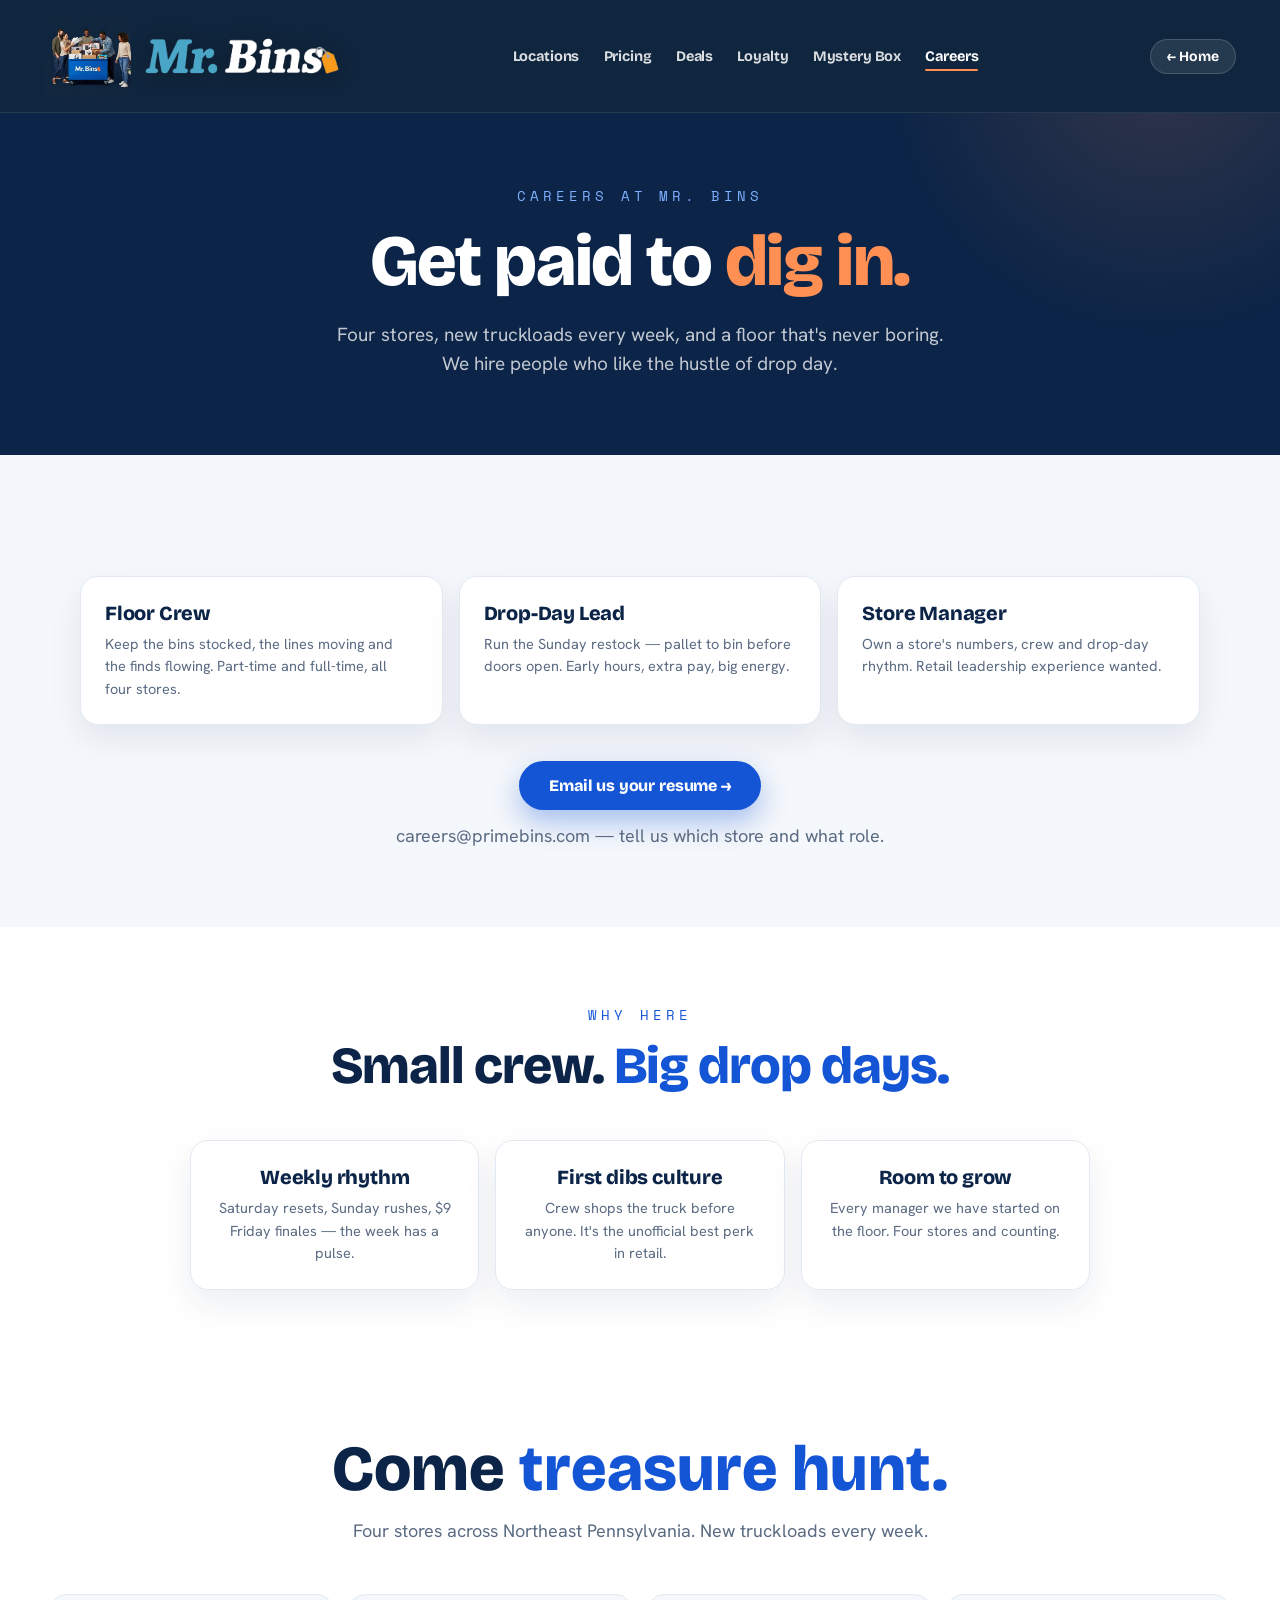
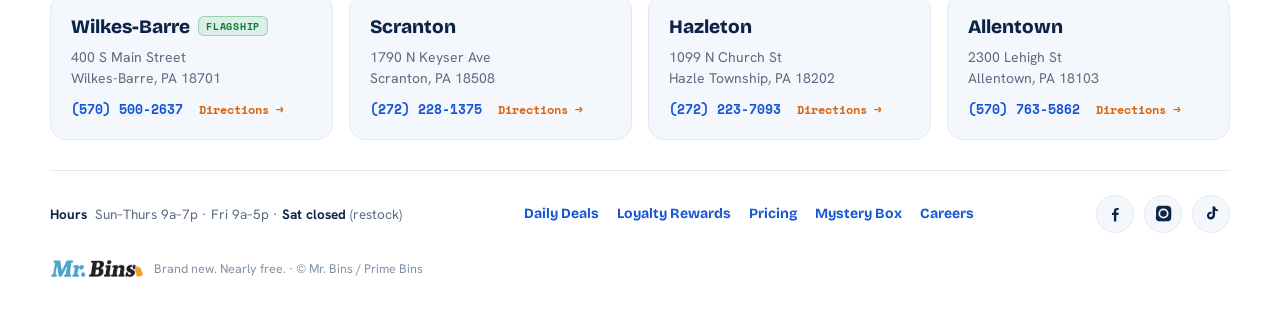
==== careers.html @ 1c5e3f68 "Site completion: fixed sticky/blue-void build, real pages per tab, mystery box store, AI walk & burs" ====
<!doctype html>
<html lang="en">
  <head>
    <meta charset="utf-8" />
    <meta name="viewport" content="width=device-width, initial-scale=1" />
    <title>Careers — Join the Crew — Mr. Bins</title>
    <meta name="description" content="Work at Mr. Bins — floor crew, drop-day leads and store managers across four Northeast PA stores." />
    <meta name="theme-color" content="#0B2447" />
    <link rel="icon" href="data:image/svg+xml,%3Csvg xmlns='http://www.w3.org/2000/svg' viewBox='0 0 32 32'%3E%3Crect width='32' height='32' rx='7' fill='%230B2447'/%3E%3Cpath d='M6 13h14.5l5.5 5-5.5 5H6z' fill='%23FF8F52'/%3E%3Ccircle cx='10' cy='18' r='1.8' fill='%23fff'/%3E%3C/svg%3E" />
    <link rel="preconnect" href="https://fonts.googleapis.com" />
    <link rel="preconnect" href="https://fonts.gstatic.com" crossorigin />
    <link href="https://fonts.googleapis.com/css2?family=Bricolage+Grotesque:opsz,wght@12..96,700;12..96,800&family=Hanken+Grotesk:wght@400;500;600;700;800&family=Space+Mono:wght@400;700&display=swap" rel="stylesheet" />
    <link rel="stylesheet" href="site.css" />
    
  </head>
  <body>
    <header class="bar">
      <div class="row">
        <a class="brand" href="index.html" aria-label="Mr. Bins home">
          <img class="brandlive" src="mrbins-navbin-navy.jpg" alt="" />
          <img class="brandlogo" src="mrbins-logo-dark.png" alt="Mr. Bins" />
        </a>
        <nav class="tabs">
          <a href="locations.html">Locations</a>
          <a href="pricing.html">Pricing</a>
          <a href="deals.html">Deals</a>
          <a href="loyalty.html">Loyalty</a>
          <a href="mystery-box.html">Mystery Box</a>
          <a href="careers.html" aria-current="page">Careers</a>
        </nav>
        <div class="hright">
          <a class="homebtn" href="index.html">&larr; Home</a>
          <button class="menubtn" id="menuBtn" aria-label="Menu" aria-expanded="false">
            <span></span><span></span><span></span>
          </button>
        </div>
      </div>
    </header>
    <nav class="mnav" id="mnav" aria-label="Mobile">
      <a href="index.html"><span>00</span>Home</a>
      <a href="locations.html"><span>01</span>Locations</a>
      <a href="pricing.html"><span>02</span>Pricing</a>
      <a href="deals.html"><span>03</span>Deals</a>
      <a href="loyalty.html"><span>04</span>Loyalty</a>
      <a href="mystery-box.html"><span>05</span>Mystery Box</a>
      <a href="careers.html"><span>06</span>Careers</a>
    </nav>
    <section class="phero">
      <div class="k">Careers at Mr. Bins</div>
      <h1>Get paid to <span class="o">dig in.</span></h1>
      <p class="sub">Four stores, new truckloads every week, and a floor that's never boring. We hire people who like the hustle of drop day.</p>
    </section>
    <section class="psec">
      <div class="pwrap">
        <div class="cardgrid">
          <div class="card">
            <h3>Floor Crew</h3>
            <p>Keep the bins stocked, the lines moving and the finds flowing. Part-time and full-time, all four stores.</p>
          </div>
          <div class="card">
            <h3>Drop-Day Lead</h3>
            <p>Run the Sunday restock — pallet to bin before doors open. Early hours, extra pay, big energy.</p>
          </div>
          <div class="card">
            <h3>Store Manager</h3>
            <p>Own a store's numbers, crew and drop-day rhythm. Retail leadership experience wanted.</p>
          </div>
        </div>
        <div class="btnrow" style="justify-content: center">
          <a class="btn primary" href="mailto:careers@primebins.com?subject=Careers%20at%20Mr.%20Bins">Email us your resume &rarr;</a>
        </div>
        <p class="sub center" style="max-width: 100%; text-align: center">careers@primebins.com &mdash; tell us which store and what role.</p>
      </div>
    </section>
    <section class="psec white center">
      <div class="pwrap">
        <div class="k">Why here</div>
        <h2>Small crew. <span class="b">Big drop days.</span></h2>
        <div class="cardgrid" style="max-width: 900px; margin-left: auto; margin-right: auto">
          <div class="card"><h3>Weekly rhythm</h3><p>Saturday resets, Sunday rushes, $9 Friday finales — the week has a pulse.</p></div>
          <div class="card"><h3>First dibs culture</h3><p>Crew shops the truck before anyone. It's the unofficial best perk in retail.</p></div>
          <div class="card"><h3>Room to grow</h3><p>Every manager we have started on the floor. Four stores and counting.</p></div>
        </div>
      </div>
    </section>
    <footer id="footer">
      <div class="fwrap">
        <div class="fcta">
          <h2>Come <span class="b">treasure hunt.</span></h2>
          <p>Four stores across Northeast Pennsylvania. New truckloads every week.</p>
        </div>
        <div class="locs">
          <div class="loc">
            <div class="city">Wilkes-Barre <span class="flag">Flagship</span></div>
            <div class="addr">400 S Main Street<br />Wilkes-Barre, PA 18701</div>
            <a class="tel" href="tel:5705002637">(570) 500-2637</a><a class="dir" href="https://www.google.com/maps/search/?api=1&query=400+S+Main+Street+Wilkes-Barre+PA+18701" target="_blank" rel="noopener">Directions &rarr;</a>
          </div>
          <div class="loc">
            <div class="city">Scranton</div>
            <div class="addr">1790 N Keyser Ave<br />Scranton, PA 18508</div>
            <a class="tel" href="tel:2722281375">(272) 228-1375</a><a class="dir" href="https://www.google.com/maps/search/?api=1&query=1790+N+Keyser+Ave+Scranton+PA+18508" target="_blank" rel="noopener">Directions &rarr;</a>
          </div>
          <div class="loc">
            <div class="city">Hazleton</div>
            <div class="addr">1099 N Church St<br />Hazle Township, PA 18202</div>
            <a class="tel" href="tel:2722237093">(272) 223-7093</a><a class="dir" href="https://www.google.com/maps/search/?api=1&query=1099+N+Church+St+Hazle+Township+PA+18202" target="_blank" rel="noopener">Directions &rarr;</a>
          </div>
          <div class="loc">
            <div class="city">Allentown</div>
            <div class="addr">2300 Lehigh St<br />Allentown, PA 18103</div>
            <a class="tel" href="tel:5707635862">(570) 763-5862</a><a class="dir" href="https://www.google.com/maps/search/?api=1&query=2300+Lehigh+St+Allentown+PA+18103" target="_blank" rel="noopener">Directions &rarr;</a>
          </div>
        </div>
        <div class="frow">
          <div class="hours"><b>Hours</b> &nbsp;Sun&ndash;Thurs 9a&ndash;7p &middot; Fri 9a&ndash;5p &middot; <b>Sat closed</b> (restock)</div>
          <nav class="fnav" aria-label="Footer">
            <a href="deals.html">Daily Deals</a>
            <a href="loyalty.html">Loyalty Rewards</a>
            <a href="pricing.html">Pricing</a>
            <a href="mystery-box.html">Mystery Box</a>
            <a href="careers.html">Careers</a>
          </nav>
          <div class="social">
            <a href="https://www.facebook.com/PrimeBins" target="_blank" rel="noopener" aria-label="Facebook"><svg viewBox="0 0 24 24"><path d="M13 22v-8h2.7l.4-3H13V9.1c0-.9.3-1.5 1.6-1.5H16V5c-.3 0-1.2-.1-2.2-.1-2.2 0-3.8 1.4-3.8 3.9V11H7.5v3H10v8h3z" /></svg></a>
            <a href="https://www.instagram.com/primebins/" target="_blank" rel="noopener" aria-label="Instagram"><svg viewBox="0 0 24 24"><path d="M12 2.2c3.2 0 3.6 0 4.9.1 1.2.1 1.8.3 2.2.4.6.2 1 .5 1.4.9.4.4.7.8.9 1.4.2.4.4 1 .4 2.2.1 1.3.1 1.7.1 4.9s0 3.6-.1 4.9c-.1 1.2-.3 1.8-.4 2.2-.2.6-.5 1-.9 1.4-.4.4-.8.7-1.4.9-.4.2-1 .4-2.2.4-1.3.1-1.7.1-4.9.1s-3.6 0-4.9-.1c-1.2-.1-1.8-.3-2.2-.4-.6-.2-1-.5-1.4-.9-.4-.4-.7-.8-.9-1.4-.2-.4-.4-1-.4-2.2C2.6 15.6 2.6 15.2 2.6 12s0-3.6.1-4.9c.1-1.2.3-1.8.4-2.2.2-.6.5-1 .9-1.4.4-.4.8-.7 1.4-.9.4-.2 1-.4 2.2-.4C8.4 2.2 8.8 2.2 12 2.2m0 3.4a6.4 6.4 0 100 12.8 6.4 6.4 0 000-12.8m0 10.6a4.2 4.2 0 110-8.4 4.2 4.2 0 010 8.4m6.4-10.9a1.5 1.5 0 11-3 0 1.5 1.5 0 013 0" /></svg></a>
            <a href="https://www.tiktok.com/@primebins" target="_blank" rel="noopener" aria-label="TikTok"><svg viewBox="0 0 24 24"><path d="M16.5 3c.3 2.1 1.5 3.5 3.5 3.7v2.4c-1.2.1-2.3-.3-3.5-1v5.9c0 3.5-2.6 5.9-5.9 5.5-2.6-.3-4.4-2.5-4.3-5.1.1-2.6 2.3-4.7 4.9-4.6.3 0 .6 0 .9.1v2.5c-.3-.1-.6-.2-1-.2-1.2 0-2.2 1-2.1 2.2 0 1.2 1 2.1 2.2 2.1 1.2 0 2.1-.9 2.1-2.2V3h2.7z" /></svg></a>
          </div>
        </div>
        <div class="copyright">
          <img src="mrbins-logo.png" alt="Mr. Bins" style="height: 19px; width: auto" />Brand new. Nearly free. &middot; &copy; Mr. Bins / Prime Bins
        </div>
      </div>
    </footer>
    <script>
      (function () {
        var b = document.getElementById("menuBtn"), m = document.getElementById("mnav");
        if (b && m)
          b.addEventListener("click", function () {
            var open = m.classList.toggle("open");
            b.setAttribute("aria-expanded", open ? "true" : "false");
          });
        document.querySelectorAll("form[data-fake]").forEach(function (f) {
          f.addEventListener("submit", function (e) {
            e.preventDefault();
            var ok = f.parentNode.querySelector(".formok");
            if (ok) ok.classList.add("on");
            f.style.display = "none";
          });
        });
      })();
    </script>

  </body>
</html>
---- site.css ----
/* Mr. Bins — shared design system for subpages (mirrors index.html) */
:root {
  --navy: #0b2447;
  --blue: #1455d6;
  --blued: #0e3fa6;
  --sky: #7fb0ff;
  --green: #15a34a;
  --bright: #3be37a;
  --orange: #ff8f52;
  --paper: #f4f7fb;
  --grey: #e3e9f2;
  --muted: #5b6b82;
}
* {
  box-sizing: border-box;
  margin: 0;
  padding: 0;
}
html {
  scroll-behavior: smooth;
  -webkit-text-size-adjust: 100%;
  overflow-x: clip;
}
body {
  background: var(--paper);
  font-family: "Hanken Grotesk", system-ui, sans-serif;
  -webkit-font-smoothing: antialiased;
  color: var(--navy);
  overflow-x: clip;
}
h1,
h2,
h3 {
  font-family: "Bricolage Grotesque", "Hanken Grotesk", sans-serif;
}
a {
  color: inherit;
}

/* ---- header (identical to home) ---- */
header.bar {
  position: fixed;
  top: 0;
  left: 0;
  right: 0;
  z-index: 80;
  background: #10263e;
  border-bottom: 1px solid rgba(255, 255, 255, 0.09);
}
.bar .row {
  max-width: 1280px;
  margin: 0 auto;
  padding: 12px clamp(16px, 4vw, 44px);
  display: flex;
  align-items: center;
  justify-content: space-between;
}
.brand {
  display: flex;
  align-items: center;
  gap: 12px;
  text-decoration: none;
}
.brand .brandlive {
  height: 84px;
  width: auto;
  object-fit: cover;
  border-radius: 12px;
  display: block;
  background: #10263e;
  margin: 2px 0;
}
.brand .brandlogo {
  height: 40px;
  width: auto;
  display: block;
  filter: drop-shadow(0 2px 10px rgba(0, 0, 0, 0.35));
}
.tabs {
  display: flex;
  gap: clamp(14px, 1.9vw, 30px);
  align-items: center;
}
.tabs a {
  color: rgba(255, 255, 255, 0.85);
  font-family: "Bricolage Grotesque";
  font-weight: 700;
  font-size: 14.5px;
  letter-spacing: -0.01em;
  text-decoration: none;
  position: relative;
  padding: 5px 0;
  transition: color 0.18s;
}
.tabs a:hover {
  color: #fff;
}
.tabs a::after {
  content: "";
  position: absolute;
  left: 0;
  right: 100%;
  bottom: -1px;
  height: 2px;
  background: var(--orange);
  transition: right 0.22s ease;
  border-radius: 2px;
}
.tabs a:hover::after,
.tabs a[aria-current="page"]::after {
  right: 0;
}
.tabs a[aria-current="page"] {
  color: #fff;
}
@media (max-width: 940px) {
  .tabs {
    display: none;
  }
}
.hright {
  display: flex;
  align-items: center;
  gap: 12px;
}
.homebtn {
  display: inline-flex;
  align-items: center;
  gap: 8px;
  font-family: "Bricolage Grotesque";
  font-weight: 700;
  font-size: 14px;
  color: #fff;
  background: rgba(255, 255, 255, 0.09);
  border: 1px solid rgba(255, 255, 255, 0.16);
  padding: 8px 16px;
  border-radius: 999px;
  text-decoration: none;
  transition: background 0.18s;
}
.homebtn:hover {
  background: rgba(255, 255, 255, 0.18);
}
/* mobile menu */
.menubtn {
  display: none;
  width: 40px;
  height: 40px;
  border-radius: 999px;
  background: rgba(255, 255, 255, 0.09);
  border: 1px solid rgba(255, 255, 255, 0.16);
  cursor: pointer;
  align-items: center;
  justify-content: center;
  flex-direction: column;
  gap: 4px;
  padding: 0;
}
.menubtn span {
  display: block;
  width: 16px;
  height: 2px;
  border-radius: 2px;
  background: #fff;
  transition: transform 0.2s, opacity 0.2s;
}
@media (max-width: 940px) {
  .menubtn {
    display: flex;
  }
}
.mnav {
  display: none;
  position: fixed;
  top: 0;
  left: 0;
  right: 0;
  bottom: 0;
  z-index: 75;
  background: rgba(11, 23, 40, 0.97);
  padding: 130px 34px 40px;
  flex-direction: column;
  gap: 4px;
}
.mnav.open {
  display: flex;
}
.mnav a {
  color: #fff;
  font-family: "Bricolage Grotesque";
  font-weight: 800;
  font-size: 27px;
  text-decoration: none;
  padding: 10px 0;
  border-bottom: 1px solid rgba(255, 255, 255, 0.08);
}
.mnav a span {
  color: var(--orange);
  margin-right: 10px;
  font-size: 18px;
}

/* ---- page hero ---- */
.phero {
  background: var(--navy);
  color: #fff;
  padding: calc(108px + clamp(40px, 6vw, 90px)) clamp(20px, 5vw, 44px) clamp(48px, 6vw, 90px);
  text-align: center;
  position: relative;
  overflow: hidden;
}
.phero::before {
  content: "";
  position: absolute;
  top: -220px;
  right: -160px;
  width: 560px;
  height: 560px;
  border-radius: 50%;
  background: radial-gradient(circle, rgba(255, 143, 82, 0.16), rgba(255, 143, 82, 0) 70%);
  pointer-events: none;
}
.phero .k {
  font-family: "Space Mono", monospace;
  font-size: clamp(12px, 1.4vw, 14px);
  letter-spacing: 0.28em;
  text-transform: uppercase;
  color: var(--sky);
}
.phero h1 {
  font-size: clamp(36px, 6.4vw, 72px);
  font-weight: 800;
  letter-spacing: -0.02em;
  margin-top: 12px;
}
.phero h1 .o {
  color: var(--orange);
}
.phero h1 .b {
  color: var(--sky);
}
.phero h1 .g {
  color: var(--bright);
}
.phero .sub {
  color: rgba(255, 255, 255, 0.75);
  font-size: clamp(15px, 1.8vw, 19px);
  max-width: 620px;
  margin: 16px auto 0;
  line-height: 1.55;
}

/* ---- generic sections ---- */
.psec {
  padding: clamp(48px, 6vw, 90px) clamp(20px, 5vw, 44px);
}
.psec.white {
  background: #fff;
}
.psec.navy {
  background: var(--navy);
  color: #fff;
}
.pwrap {
  max-width: 1120px;
  margin: 0 auto;
}
.psec .k {
  font-family: "Space Mono", monospace;
  font-size: clamp(12px, 1.4vw, 14px);
  letter-spacing: 0.28em;
  text-transform: uppercase;
  color: var(--blue);
}
.psec.navy .k {
  color: var(--sky);
}
.psec h2 {
  font-size: clamp(28px, 4.6vw, 52px);
  font-weight: 800;
  letter-spacing: -0.02em;
  margin-top: 10px;
}
.psec h2 .o {
  color: var(--orange);
}
.psec h2 .b {
  color: var(--blue);
}
.psec.navy h2 .b {
  color: var(--sky);
}
.psec .sub {
  color: var(--muted);
  font-size: clamp(14.5px, 1.7vw, 18px);
  margin-top: 12px;
  max-width: 640px;
  line-height: 1.55;
}
.psec.navy .sub {
  color: rgba(255, 255, 255, 0.72);
}
.center {
  text-align: center;
}
.center .sub {
  margin-left: auto;
  margin-right: auto;
}

/* ---- cards ---- */
.cardgrid {
  display: grid;
  grid-template-columns: repeat(auto-fit, minmax(240px, 1fr));
  gap: 16px;
  margin-top: clamp(26px, 3.4vw, 44px);
}
.card {
  background: #fff;
  border: 1px solid var(--grey);
  border-radius: 18px;
  padding: 24px;
  box-shadow: 0 14px 34px rgba(11, 36, 71, 0.08);
}
.psec.navy .card {
  background: rgba(255, 255, 255, 0.06);
  border-color: rgba(255, 255, 255, 0.14);
  color: #fff;
}
.card h3 {
  font-size: 20px;
  font-weight: 800;
  letter-spacing: -0.01em;
}
.card p {
  color: var(--muted);
  font-size: 14.5px;
  line-height: 1.55;
  margin-top: 8px;
}
.psec.navy .card p {
  color: rgba(255, 255, 255, 0.72);
}
.card .cimg {
  border-radius: 12px;
  overflow: hidden;
  margin-bottom: 14px;
  aspect-ratio: 4/3;
  background: var(--paper);
  width: 100%;
  display: block;
  object-fit: cover;
}
.card .cimg img {
  width: 100%;
  height: 100%;
  object-fit: cover;
  display: block;
}
.card .big {
  font-family: "Bricolage Grotesque";
  font-weight: 800;
  font-size: 40px;
  color: var(--blue);
  line-height: 1;
}

/* ---- buttons ---- */
.btn {
  display: inline-flex;
  align-items: center;
  justify-content: center;
  gap: 9px;
  font-family: "Bricolage Grotesque";
  font-weight: 800;
  font-size: 16px;
  letter-spacing: -0.01em;
  text-decoration: none;
  border-radius: 999px;
  padding: 15px 30px;
  border: 0;
  cursor: pointer;
  transition: transform 0.16s, box-shadow 0.16s, background 0.16s;
}
.btn.primary {
  background: var(--blue);
  color: #fff;
  box-shadow: 0 12px 28px rgba(20, 85, 214, 0.35);
}
.btn.primary:hover {
  background: var(--blued);
  transform: translateY(-2px);
}
.btn.orange {
  background: var(--orange);
  color: #6b2b05;
  box-shadow: 0 12px 28px rgba(255, 143, 82, 0.35);
}
.btn.orange:hover {
  transform: translateY(-2px);
}
.btn.ghost {
  background: transparent;
  color: var(--blue);
  border: 2px solid var(--blue);
}
.btn.ghost:hover {
  background: var(--blue);
  color: #fff;
}
.psec.navy .btn.ghost {
  color: #fff;
  border-color: rgba(255, 255, 255, 0.4);
}
.psec.navy .btn.ghost:hover {
  background: #fff;
  color: var(--navy);
}
.btnrow {
  display: flex;
  gap: 14px;
  flex-wrap: wrap;
  margin-top: clamp(24px, 3vw, 36px);
}
.center .btnrow {
  justify-content: center;
}

/* ---- price ladder ---- */
.ladder {
  display: grid;
  grid-template-columns: repeat(6, 1fr);
  gap: 12px;
  margin-top: clamp(26px, 3.4vw, 44px);
}
.rung {
  background: #fff;
  border: 1px solid var(--grey);
  border-radius: 16px;
  padding: 18px 10px;
  text-align: center;
  position: relative;
}
.rung .day {
  font-family: "Space Mono", monospace;
  font-size: 11.5px;
  letter-spacing: 0.14em;
  text-transform: uppercase;
  color: var(--muted);
}
.rung .amt {
  font-family: "Bricolage Grotesque";
  font-weight: 800;
  font-size: clamp(24px, 3vw, 38px);
  color: var(--navy);
  margin-top: 6px;
}
.rung.hot {
  background: var(--navy);
  border-color: var(--navy);
}
.rung.hot .amt {
  color: var(--bright);
}
.rung.hot .day {
  color: var(--sky);
}
.rung .tagx {
  position: absolute;
  top: -10px;
  left: 50%;
  transform: translateX(-50%);
  background: var(--orange);
  color: #6b2b05;
  font-family: "Space Mono", monospace;
  font-size: 9.5px;
  font-weight: 700;
  letter-spacing: 0.08em;
  padding: 3px 9px;
  border-radius: 999px;
  white-space: nowrap;
}
@media (max-width: 820px) {
  .ladder {
    grid-template-columns: repeat(3, 1fr);
  }
}

/* ---- faq ---- */
.qa {
  background: #fff;
  border: 1px solid var(--grey);
  border-radius: 14px;
  margin-top: 12px;
  overflow: hidden;
}
.qa summary {
  cursor: pointer;
  list-style: none;
  padding: 18px 22px;
  font-family: "Bricolage Grotesque";
  font-weight: 700;
  font-size: 16.5px;
  display: flex;
  justify-content: space-between;
  align-items: center;
  gap: 12px;
}
.qa summary::-webkit-details-marker {
  display: none;
}
.qa summary::after {
  content: "+";
  font-size: 22px;
  color: var(--blue);
  transition: transform 0.2s;
}
.qa[open] summary::after {
  transform: rotate(45deg);
}
.qa p {
  padding: 0 22px 18px;
  color: var(--muted);
  font-size: 14.5px;
  line-height: 1.6;
}

/* ---- forms ---- */
.field {
  margin-top: 16px;
  text-align: left;
}
.field label {
  display: block;
  font-family: "Space Mono", monospace;
  font-size: 11.5px;
  letter-spacing: 0.1em;
  text-transform: uppercase;
  color: var(--muted);
  margin-bottom: 6px;
}
.field input,
.field select,
.field textarea {
  width: 100%;
  border: 1px solid var(--grey);
  border-radius: 12px;
  background: var(--paper);
  padding: 13px 16px;
  font: inherit;
  color: var(--navy);
}
.field input:focus,
.field select:focus,
.field textarea:focus {
  outline: 2px solid var(--blue);
  border-color: var(--blue);
}
.formok {
  display: none;
  margin-top: 16px;
  background: rgba(21, 163, 74, 0.1);
  border: 1px solid rgba(21, 163, 74, 0.35);
  color: #0d7a37;
  font-weight: 700;
  border-radius: 12px;
  padding: 14px 18px;
}
.formok.on {
  display: block;
}

/* ---- footer (identical to home) ---- */
footer {
  background: #fff;
  color: var(--navy);
  padding: clamp(40px, 5vw, 72px) clamp(20px, 5vw, 44px) 44px;
}
.fwrap {
  max-width: 1180px;
  margin: 0 auto;
}
.fcta {
  text-align: center;
}
.fcta h2 {
  font-size: clamp(34px, 6vw, 64px);
  font-weight: 800;
  color: var(--navy);
}
.fcta h2 .b {
  color: var(--blue);
}
.fcta p {
  color: var(--muted);
  font-size: clamp(15px, 1.8vw, 18px);
  margin-top: 12px;
}
.locs {
  display: grid;
  grid-template-columns: repeat(4, 1fr);
  gap: 16px;
  margin: clamp(34px, 4vw, 52px) 0 0;
}
.loc {
  background: var(--paper);
  border: 1px solid var(--grey);
  border-radius: 16px;
  padding: 20px;
}
.loc .city {
  font-family: "Bricolage Grotesque";
  font-weight: 800;
  font-size: 19px;
  display: flex;
  align-items: center;
  gap: 8px;
  flex-wrap: wrap;
  color: var(--navy);
}
.loc .flag {
  font-family: "Space Mono", monospace;
  font-size: 9.5px;
  letter-spacing: 0.08em;
  text-transform: uppercase;
  color: #0d7a37;
  background: rgba(21, 163, 74, 0.1);
  border: 1px solid rgba(21, 163, 74, 0.35);
  padding: 2px 7px;
  border-radius: 6px;
}
.loc .addr {
  color: var(--muted);
  font-size: 14px;
  line-height: 1.5;
  margin-top: 9px;
}
.loc .tel {
  display: inline-block;
  margin-top: 10px;
  font-family: "Space Mono", monospace;
  font-size: 13px;
  font-weight: 700;
  color: var(--blue);
  text-decoration: none;
}
.loc .dir {
  display: inline-block;
  margin-top: 10px;
  margin-left: 16px;
  font-family: "Space Mono", monospace;
  font-size: 12px;
  font-weight: 700;
  color: #d9660f;
  text-decoration: none;
}
.frow {
  display: flex;
  justify-content: space-between;
  align-items: center;
  gap: 18px;
  flex-wrap: wrap;
  margin-top: 30px;
  padding-top: 24px;
  border-top: 1px solid var(--grey);
}
.hours {
  font-size: 13.5px;
  color: var(--muted);
}
.hours b {
  color: var(--navy);
}
.fnav {
  display: flex;
  gap: 18px;
  flex-wrap: wrap;
}
.fnav a {
  font-family: "Bricolage Grotesque";
  font-weight: 700;
  font-size: 14px;
  color: var(--blue);
  text-decoration: none;
}
.fnav a:hover {
  text-decoration: underline;
}
.social {
  display: flex;
  gap: 10px;
}
.social a {
  width: 38px;
  height: 38px;
  border-radius: 50%;
  background: var(--paper);
  border: 1px solid var(--grey);
  display: flex;
  align-items: center;
  justify-content: center;
}
.social svg {
  width: 19px;
  height: 19px;
  fill: var(--navy);
}
.copyright {
  display: flex;
  align-items: center;
  gap: 10px;
  flex-wrap: wrap;
  margin-top: 26px;
  font-size: 12.5px;
  color: #8291a6;
}
@media (max-width: 820px) {
  .locs {
    grid-template-columns: 1fr 1fr;
  }
}
@media (max-width: 520px) {
  .locs {
    grid-template-columns: 1fr;
  }
}
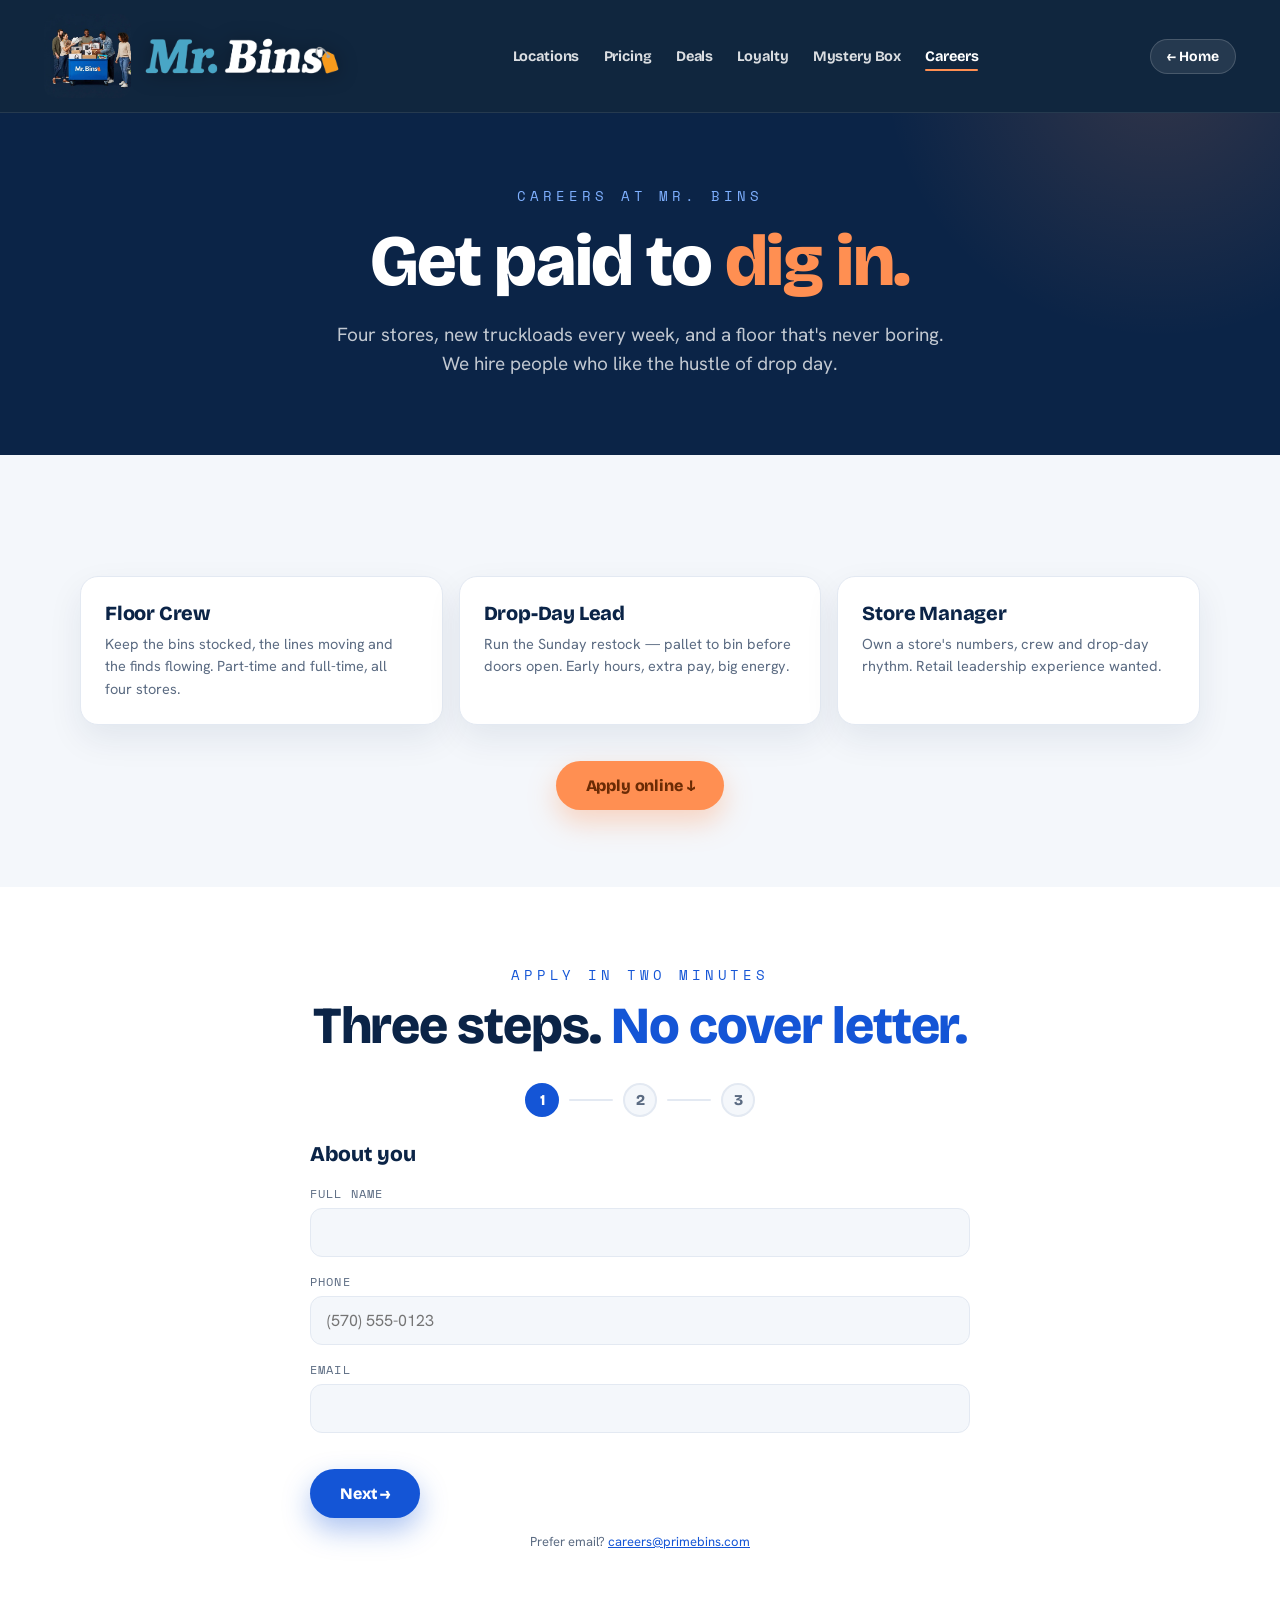
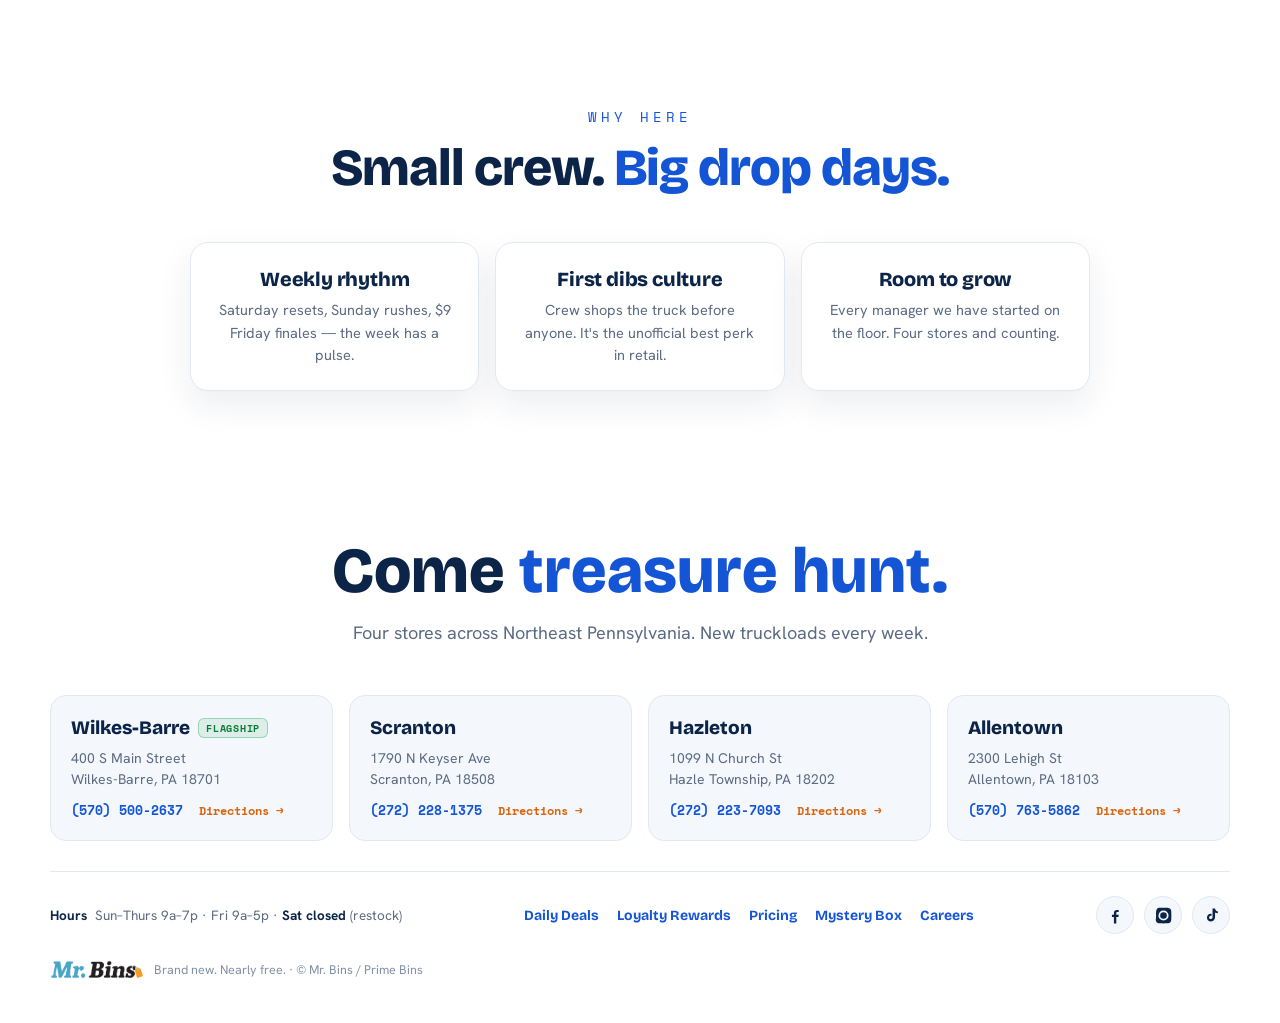
==== commit c07cac17: "Deep polish: real store cart everywhere, careers application, white-bg AI clips, tighter flow - Home" ====
--- a/careers.html
+++ b/careers.html
@@ -12,12 +12,41 @@
     <link href="https://fonts.googleapis.com/css2?family=Bricolage+Grotesque:opsz,wght@12..96,700;12..96,800&family=Hanken+Grotesk:wght@400;500;600;700;800&family=Space+Mono:wght@400;700&display=swap" rel="stylesheet" />
     <link rel="stylesheet" href="site.css" />
     
+      <style>
+      .steps { display: flex; align-items: center; justify-content: center; gap: 10px; margin: 26px 0 8px; }
+      .stepdot {
+        width: 34px; height: 34px; border-radius: 999px; display: flex; align-items: center; justify-content: center;
+        font-family: "Bricolage Grotesque"; font-weight: 800; font-size: 15px;
+        background: var(--paper); border: 2px solid var(--grey); color: var(--muted); transition: all 0.2s;
+      }
+      .stepdot.on { background: var(--blue); border-color: var(--blue); color: #fff; }
+      .stepdot.done { background: var(--green); border-color: var(--green); color: #fff; }
+      .stepbar { flex: 0 0 44px; height: 2px; background: var(--grey); border-radius: 2px; }
+      .appstep { display: none; border: 0; padding: 0; margin-top: 10px; }
+      .appstep.on { display: block; }
+      .appstep legend {
+        font-family: "Bricolage Grotesque"; font-weight: 800; font-size: 21px; padding: 14px 0 2px;
+      }
+      .field input.bad, .field select.bad { outline: 2px solid #d54; border-color: #d54; }
+      .dropzone {
+        margin-top: 16px; display: flex; flex-direction: column; align-items: center; gap: 8px;
+        border: 2px dashed var(--grey); border-radius: 16px; background: var(--paper);
+        padding: 34px 22px; cursor: pointer; text-align: center; transition: border-color 0.18s, background 0.18s;
+      }
+      .dropzone:hover, .dropzone.drag { border-color: var(--blue); background: #eef4ff; }
+      .dropzone.has { border-style: solid; border-color: var(--green); background: rgba(21, 163, 74, 0.06); }
+      .dropzone svg { width: 34px; height: 34px; fill: none; stroke: var(--blue); stroke-width: 1.8; stroke-linecap: round; stroke-linejoin: round; }
+      .dropzone b { font-family: "Bricolage Grotesque"; font-size: 17px; }
+      .dropzone span { color: var(--muted); font-size: 13px; }
+    </style>
   </head>
   <body>
     <header class="bar">
       <div class="row">
         <a class="brand" href="index.html" aria-label="Mr. Bins home">
-          <img class="brandlive" src="mrbins-navbin-navy.jpg" alt="" />
+          <video class="brandlive" autoplay muted loop playsinline poster="mrbins-navbin-navy.jpg" aria-hidden="true">
+            <source src="mrbins-navbin-navy.mp4" type="video/mp4" />
+          </video>
           <img class="brandlogo" src="mrbins-logo-dark.png" alt="Mr. Bins" />
         </a>
         <nav class="tabs">
@@ -67,11 +96,76 @@
           </div>
         </div>
         <div class="btnrow" style="justify-content: center">
-          <a class="btn primary" href="mailto:careers@primebins.com?subject=Careers%20at%20Mr.%20Bins">Email us your resume &rarr;</a>
-        </div>
-        <p class="sub center" style="max-width: 100%; text-align: center">careers@primebins.com &mdash; tell us which store and what role.</p>
+          <a class="btn orange" href="#apply">Apply online &darr;</a>
+        </div>
       </div>
     </section>
+
+    <section class="psec white" id="apply">
+      <div class="pwrap" style="max-width: 660px">
+        <div class="center">
+          <div class="k">Apply in two minutes</div>
+          <h2>Three steps. <span class="b">No cover letter.</span></h2>
+        </div>
+        <div class="steps" aria-hidden="true">
+          <span class="stepdot on" data-step="1">1</span><span class="stepbar"></span>
+          <span class="stepdot" data-step="2">2</span><span class="stepbar"></span>
+          <span class="stepdot" data-step="3">3</span>
+        </div>
+        <form id="appform" novalidate>
+          <fieldset class="appstep on" data-step="1">
+            <legend>About you</legend>
+            <div class="field"><label for="aname">Full name</label><input id="aname" name="name" autocomplete="name" required /></div>
+            <div class="field"><label for="aphone">Phone</label><input id="aphone" name="phone" type="tel" autocomplete="tel" placeholder="(570) 555-0123" required /></div>
+            <div class="field"><label for="aemail">Email</label><input id="aemail" name="email" type="email" autocomplete="email" required /></div>
+            <div class="btnrow"><button class="btn primary" type="button" data-next>Next &rarr;</button></div>
+          </fieldset>
+          <fieldset class="appstep" data-step="2">
+            <legend>The job</legend>
+            <div class="field"><label for="arole">Role</label>
+              <select id="arole" name="role" required>
+                <option value="">Choose a role&hellip;</option>
+                <option>Floor Crew</option>
+                <option>Drop-Day Lead</option>
+                <option>Store Manager</option>
+              </select>
+            </div>
+            <div class="field"><label for="astore">Store</label>
+              <select id="astore" name="store" required>
+                <option value="">Choose a store&hellip;</option>
+                <option>Wilkes-Barre (Flagship)</option>
+                <option>Scranton</option>
+                <option>Hazleton</option>
+                <option>Allentown</option>
+              </select>
+            </div>
+            <div class="field"><label for="astart">When can you start?</label><input id="astart" name="start" placeholder="e.g. Right away / two weeks" /></div>
+            <div class="btnrow">
+              <button class="btn ghost" type="button" data-back>&larr; Back</button>
+              <button class="btn primary" type="button" data-next>Next &rarr;</button>
+            </div>
+          </fieldset>
+          <fieldset class="appstep" data-step="3">
+            <legend>Resume</legend>
+            <label class="dropzone" id="dropzone" for="aresume">
+              <input id="aresume" name="resume" type="file" accept=".pdf,.doc,.docx,.txt,.rtf,image/*" hidden />
+              <svg viewBox="0 0 24 24"><path d="M12 16V4m0 0l-4 4m4-4l4 4" /><path d="M4 17v2a1.6 1.6 0 001.6 1.6h12.8A1.6 1.6 0 0020 19v-2" /></svg>
+              <b>Drop your resume here</b>
+              <span id="dropname">PDF, Word or a photo &mdash; or tap to browse. Optional but it helps.</span>
+            </label>
+            <div class="btnrow">
+              <button class="btn ghost" type="button" data-back>&larr; Back</button>
+              <button class="btn orange" type="submit">Send my application &rarr;</button>
+            </div>
+          </fieldset>
+        </form>
+        <div class="formok" id="appok">&#10003; Application sent &mdash; we&rsquo;ll call you within a couple of days. If you added a resume, it&rsquo;s attached.</div>
+        <p class="sub center" style="max-width: 100%; text-align: center; font-size: 13px; margin-top: 14px">
+          Prefer email? <a href="mailto:careers@primebins.com?subject=Careers%20at%20Mr.%20Bins" style="color: var(--blue)">careers@primebins.com</a>
+        </p>
+      </div>
+    </section>
+
     <section class="psec white center">
       <div class="pwrap">
         <div class="k">Why here</div>
@@ -150,5 +244,87 @@
       })();
     </script>
 
+      <script>
+      /* three-step application. Submits to APPLY_ENDPOINT (Formspree or similar, supports
+         file uploads) when configured; until then falls back to a prefilled email draft. */
+      var APPLY_ENDPOINT = ""; // e.g. "https://formspree.io/f/xxxxxxxx"
+      (function () {
+        var form = document.getElementById("appform");
+        if (!form) return;
+        var steps = [].slice.call(form.querySelectorAll(".appstep")),
+          dots = [].slice.call(document.querySelectorAll(".stepdot")),
+          cur = 0;
+        function show(i) {
+          cur = i;
+          steps.forEach(function (s, k) { s.classList.toggle("on", k === i); });
+          dots.forEach(function (d, k) {
+            d.classList.toggle("on", k === i);
+            d.classList.toggle("done", k < i);
+            d.textContent = k < i ? "\u2713" : String(k + 1);
+          });
+        }
+        function valid(i) {
+          var ok = true;
+          steps[i].querySelectorAll("input[required], select[required]").forEach(function (f) {
+            var good = f.checkValidity();
+            f.classList.toggle("bad", !good);
+            if (!good) ok = false;
+          });
+          return ok;
+        }
+        form.addEventListener("click", function (e) {
+          var fs = e.target.closest(".appstep");
+          if (fs) cur = steps.indexOf(fs); /* trust the DOM, not the counter */
+          if (e.target.closest("[data-next]")) { if (valid(cur)) show(Math.min(cur + 1, steps.length - 1)); }
+          else if (e.target.closest("[data-back]")) show(Math.max(cur - 1, 0));
+        });
+        /* dropzone */
+        var dz = document.getElementById("dropzone"),
+          fi = document.getElementById("aresume"),
+          dn = document.getElementById("dropname");
+        function setFile() {
+          var f = fi.files && fi.files[0];
+          dz.classList.toggle("has", !!f);
+          dn.textContent = f ? f.name + " \u2713" : "PDF, Word or a photo \u2014 or tap to browse. Optional but it helps.";
+        }
+        fi.addEventListener("change", setFile);
+        ["dragover", "dragenter"].forEach(function (ev) {
+          dz.addEventListener(ev, function (e) { e.preventDefault(); dz.classList.add("drag"); });
+        });
+        ["dragleave", "drop"].forEach(function (ev) {
+          dz.addEventListener(ev, function (e) { e.preventDefault(); dz.classList.remove("drag"); });
+        });
+        dz.addEventListener("drop", function (e) {
+          if (e.dataTransfer && e.dataTransfer.files.length) { fi.files = e.dataTransfer.files; setFile(); }
+        });
+        form.addEventListener("submit", function (e) {
+          e.preventDefault();
+          if (!valid(0) || !valid(1)) { show(!valid(0) ? 0 : 1); return; }
+          var done = function () {
+            form.style.display = "none";
+            document.querySelector(".steps").style.display = "none";
+            document.getElementById("appok").classList.add("on");
+          };
+          if (APPLY_ENDPOINT) {
+            var fd = new FormData(form);
+            fetch(APPLY_ENDPOINT, { method: "POST", body: fd, headers: { Accept: "application/json" } })
+              .then(function (r) { if (r.ok) done(); else throw 0; })
+              .catch(function () { emailFallback(); });
+          } else {
+            emailFallback();
+            done();
+          }
+          function emailFallback() {
+            var v = function (id) { return encodeURIComponent(document.getElementById(id).value); };
+            var body =
+              "Name: " + v("aname") + "%0APhone: " + v("aphone") + "%0AEmail: " + v("aemail") +
+              "%0ARole: " + v("arole") + "%0AStore: " + v("astore") + "%0AStart: " + v("astart") +
+              "%0A%0A(Please attach your resume to this email.)";
+            window.location.href =
+              "mailto:careers@primebins.com?subject=Application%20\u2014%20" + v("arole") + "&body=" + body;
+          }
+        });
+      })();
+    </script>
   </body>
 </html>
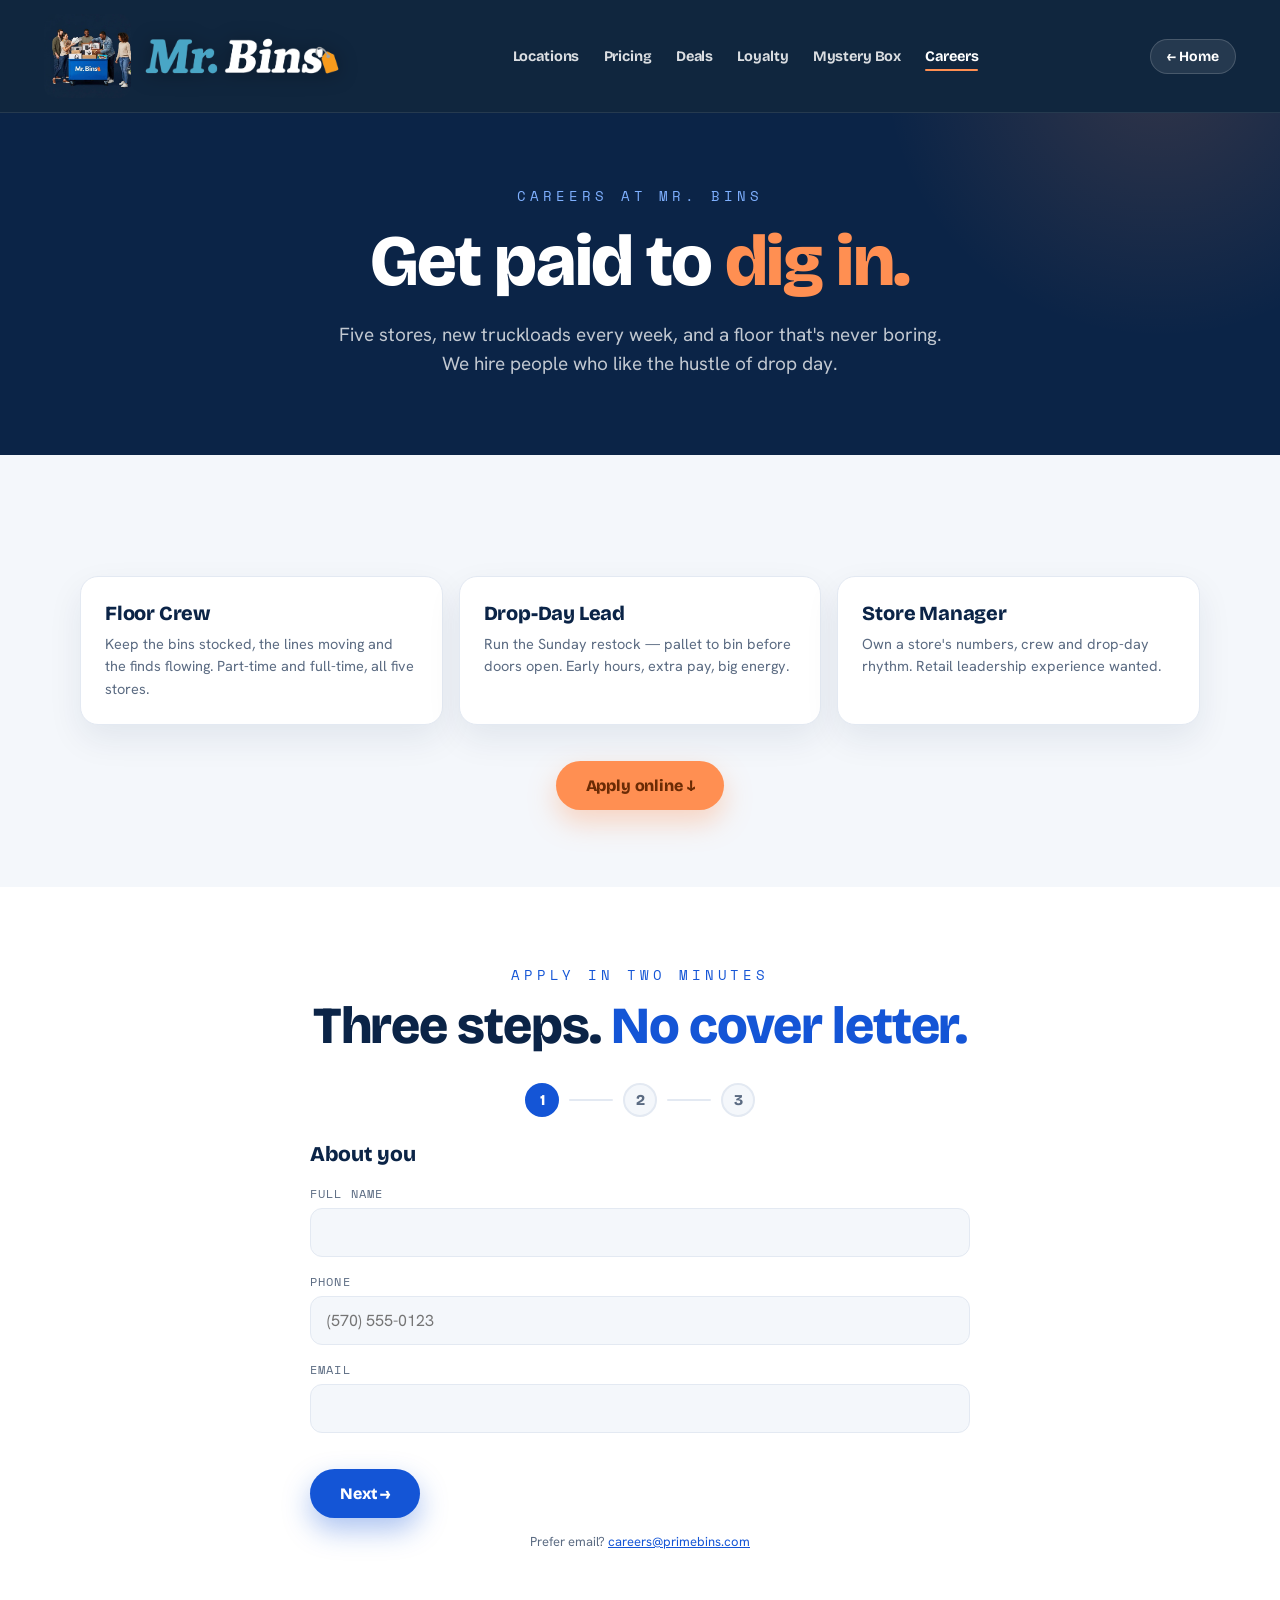
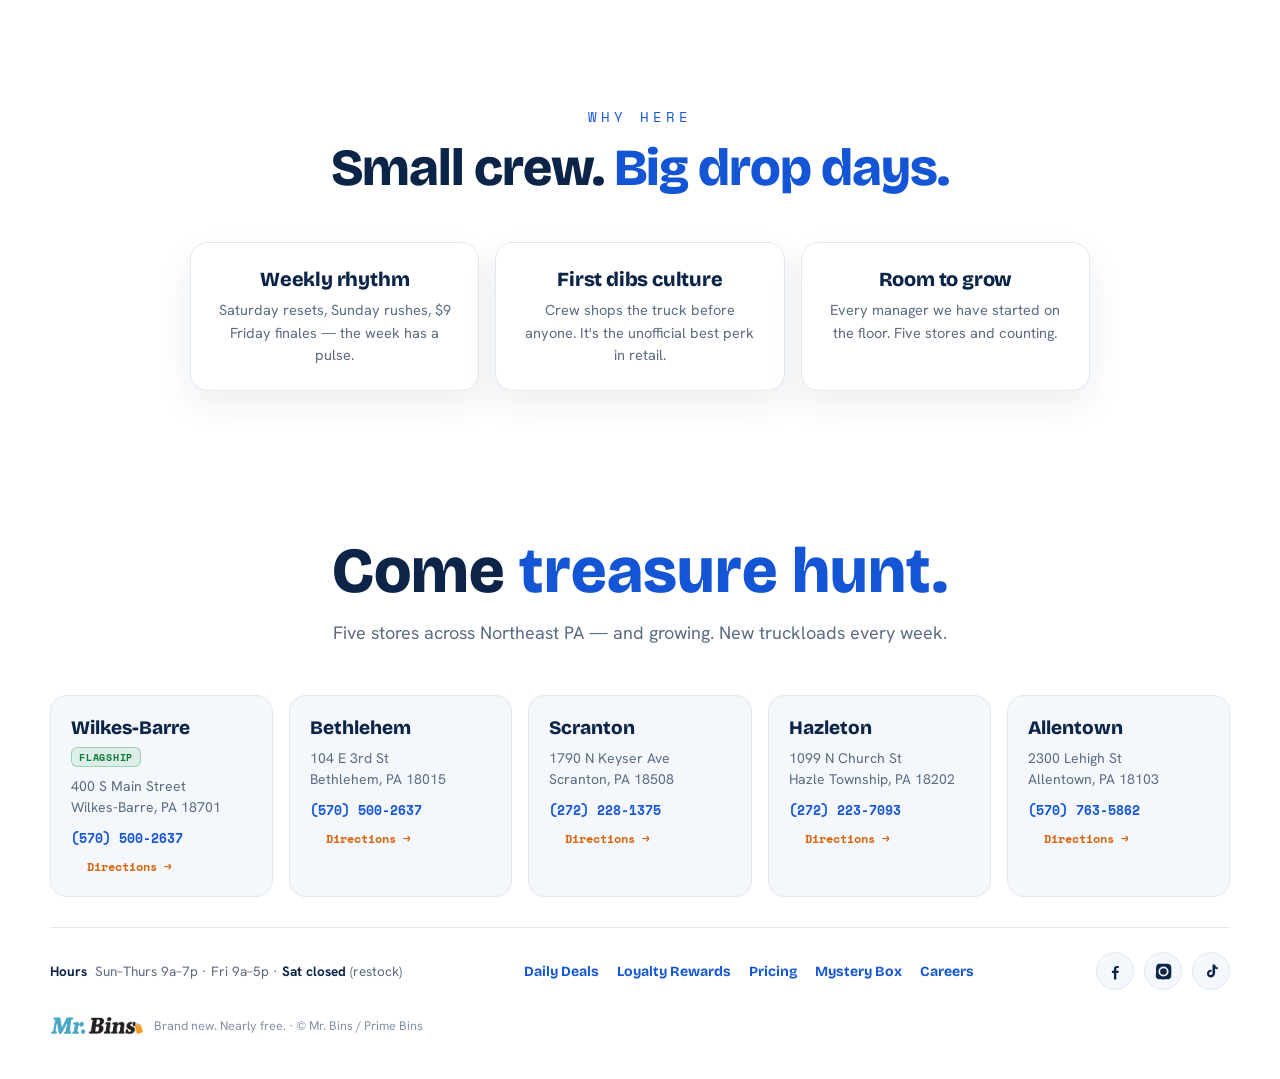
==== commit e5dd71cd: "Sync locations with live primebins.com and enrich: add Bethlehem, landmark lines - Scraped the live " ====
--- a/careers.html
+++ b/careers.html
@@ -4,7 +4,7 @@
     <meta charset="utf-8" />
     <meta name="viewport" content="width=device-width, initial-scale=1" />
     <title>Careers — Join the Crew — Mr. Bins</title>
-    <meta name="description" content="Work at Mr. Bins — floor crew, drop-day leads and store managers across four Northeast PA stores." />
+    <meta name="description" content="Work at Mr. Bins — floor crew, drop-day leads and store managers across five Northeast PA stores." />
     <meta name="theme-color" content="#0B2447" />
     <link rel="icon" href="data:image/svg+xml,%3Csvg xmlns='http://www.w3.org/2000/svg' viewBox='0 0 32 32'%3E%3Crect width='32' height='32' rx='7' fill='%230B2447'/%3E%3Cpath d='M6 13h14.5l5.5 5-5.5 5H6z' fill='%23FF8F52'/%3E%3Ccircle cx='10' cy='18' r='1.8' fill='%23fff'/%3E%3C/svg%3E" />
     <link rel="preconnect" href="https://fonts.googleapis.com" />
@@ -77,14 +77,14 @@
     <section class="phero">
       <div class="k">Careers at Mr. Bins</div>
       <h1>Get paid to <span class="o">dig in.</span></h1>
-      <p class="sub">Four stores, new truckloads every week, and a floor that's never boring. We hire people who like the hustle of drop day.</p>
+      <p class="sub">Five stores, new truckloads every week, and a floor that's never boring. We hire people who like the hustle of drop day.</p>
     </section>
     <section class="psec">
       <div class="pwrap">
         <div class="cardgrid">
           <div class="card">
             <h3>Floor Crew</h3>
-            <p>Keep the bins stocked, the lines moving and the finds flowing. Part-time and full-time, all four stores.</p>
+            <p>Keep the bins stocked, the lines moving and the finds flowing. Part-time and full-time, all five stores.</p>
           </div>
           <div class="card">
             <h3>Drop-Day Lead</h3>
@@ -134,6 +134,7 @@
               <select id="astore" name="store" required>
                 <option value="">Choose a store&hellip;</option>
                 <option>Wilkes-Barre (Flagship)</option>
+                <option>Bethlehem</option>
                 <option>Scranton</option>
                 <option>Hazleton</option>
                 <option>Allentown</option>
@@ -173,7 +174,7 @@
         <div class="cardgrid" style="max-width: 900px; margin-left: auto; margin-right: auto">
           <div class="card"><h3>Weekly rhythm</h3><p>Saturday resets, Sunday rushes, $9 Friday finales — the week has a pulse.</p></div>
           <div class="card"><h3>First dibs culture</h3><p>Crew shops the truck before anyone. It's the unofficial best perk in retail.</p></div>
-          <div class="card"><h3>Room to grow</h3><p>Every manager we have started on the floor. Four stores and counting.</p></div>
+          <div class="card"><h3>Room to grow</h3><p>Every manager we have started on the floor. Five stores and counting.</p></div>
         </div>
       </div>
     </section>
@@ -181,13 +182,18 @@
       <div class="fwrap">
         <div class="fcta">
           <h2>Come <span class="b">treasure hunt.</span></h2>
-          <p>Four stores across Northeast Pennsylvania. New truckloads every week.</p>
+          <p>Five stores across Northeast PA &mdash; and growing. New truckloads every week.</p>
         </div>
         <div class="locs">
           <div class="loc">
             <div class="city">Wilkes-Barre <span class="flag">Flagship</span></div>
             <div class="addr">400 S Main Street<br />Wilkes-Barre, PA 18701</div>
             <a class="tel" href="tel:5705002637">(570) 500-2637</a><a class="dir" href="https://www.google.com/maps/search/?api=1&query=400+S+Main+Street+Wilkes-Barre+PA+18701" target="_blank" rel="noopener">Directions &rarr;</a>
+          </div>
+          <div class="loc">
+            <div class="city">Bethlehem</div>
+            <div class="addr">104 E 3rd St<br />Bethlehem, PA 18015</div>
+            <a class="tel" href="tel:5705002637">(570) 500-2637</a><a class="dir" href="https://www.google.com/maps/search/?api=1&query=104+E+3rd+St+Bethlehem+PA+18015" target="_blank" rel="noopener">Directions &rarr;</a>
           </div>
           <div class="loc">
             <div class="city">Scranton</div>
--- a/site.css
+++ b/site.css
@@ -598,7 +598,7 @@
 }
 .locs {
   display: grid;
-  grid-template-columns: repeat(4, 1fr);
+  grid-template-columns: repeat(auto-fit, minmax(205px, 1fr));
   gap: 16px;
   margin: clamp(34px, 4vw, 52px) 0 0;
 }
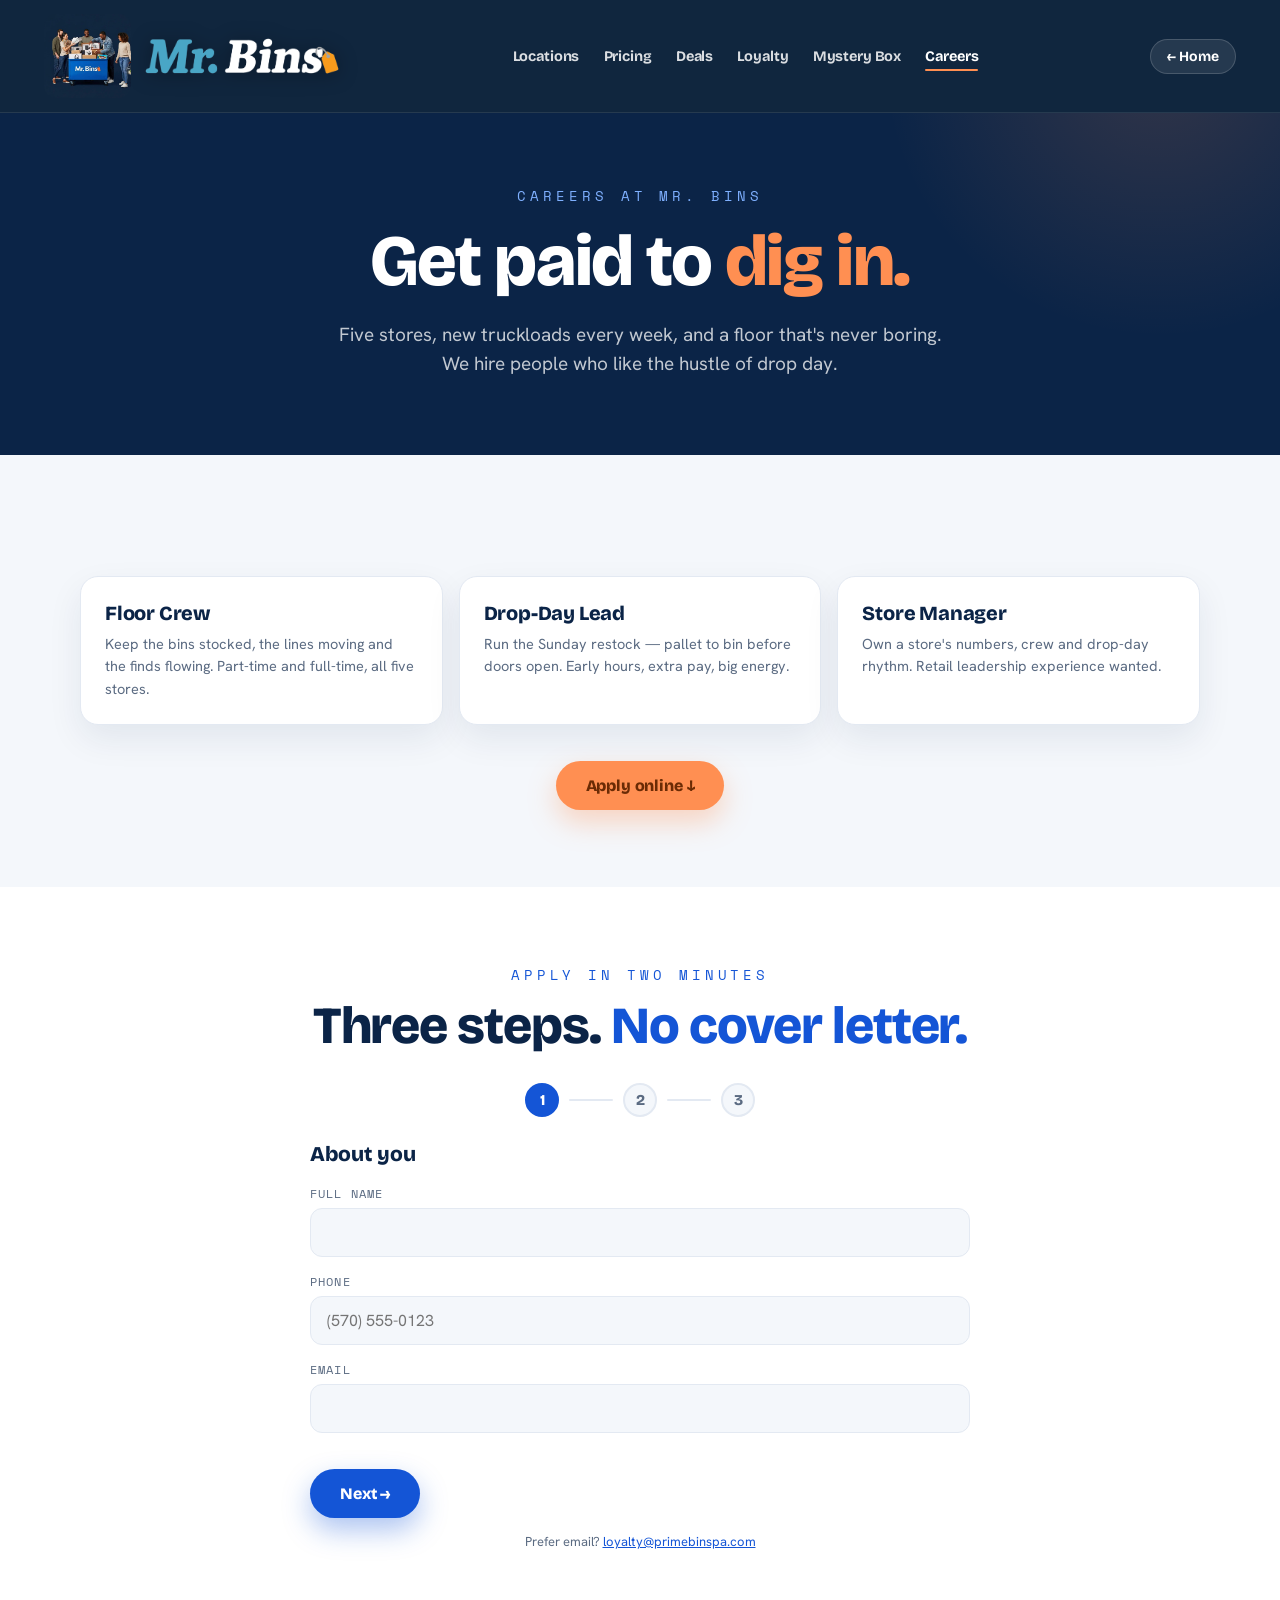
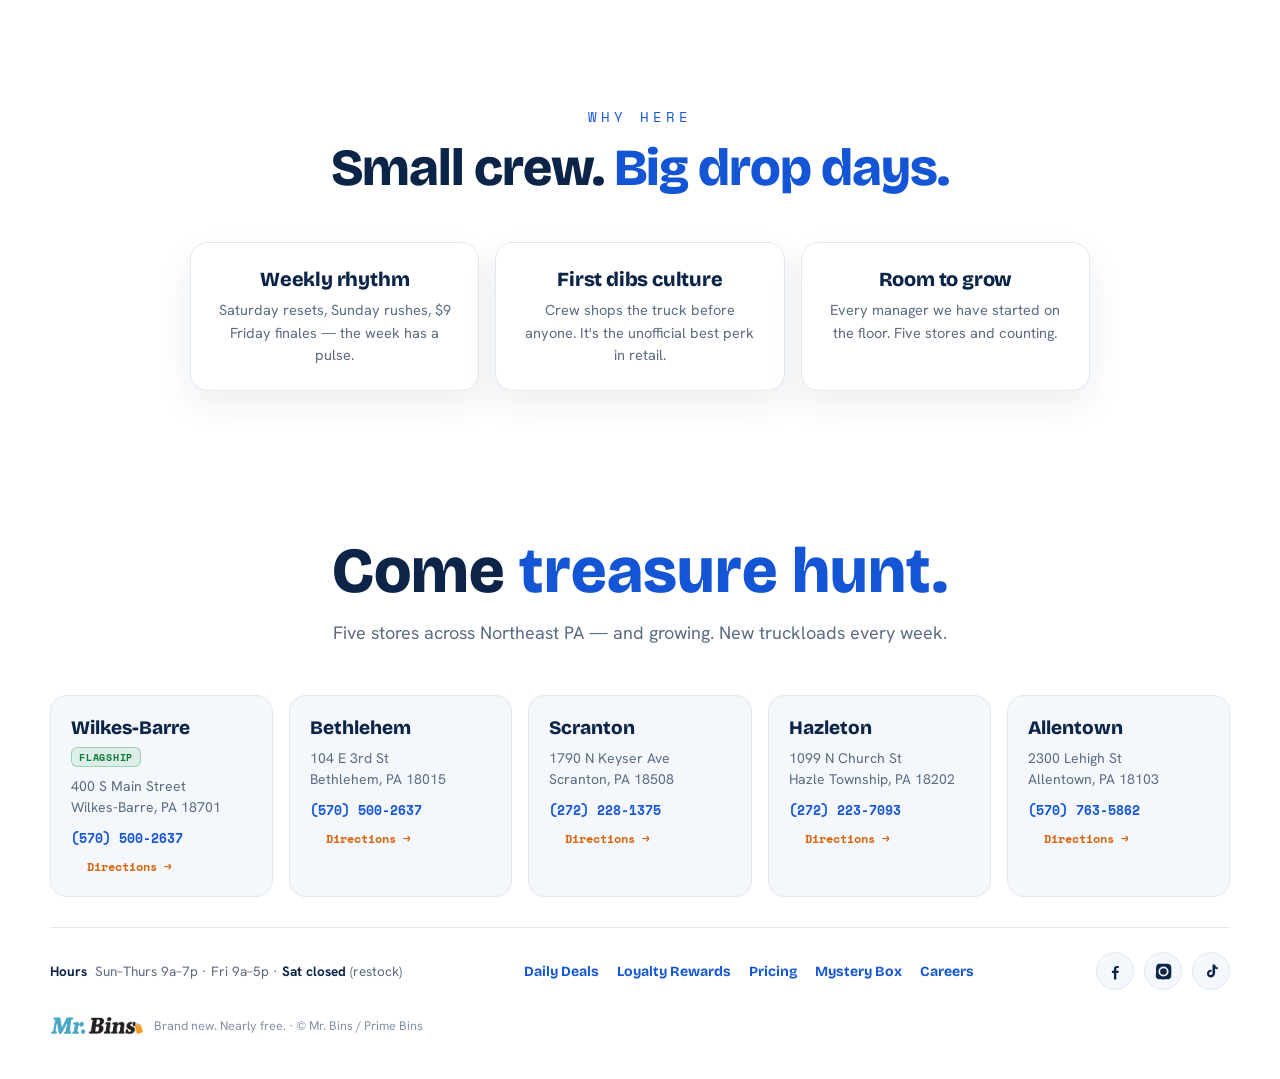
==== commit 1f31309d: "Merge real content scraped from every primebins.com page Scraped how-works, pricing, loyalty-program" ====
--- a/careers.html
+++ b/careers.html
@@ -162,7 +162,7 @@
         </form>
         <div class="formok" id="appok">&#10003; Application sent &mdash; we&rsquo;ll call you within a couple of days. If you added a resume, it&rsquo;s attached.</div>
         <p class="sub center" style="max-width: 100%; text-align: center; font-size: 13px; margin-top: 14px">
-          Prefer email? <a href="mailto:careers@primebins.com?subject=Careers%20at%20Mr.%20Bins" style="color: var(--blue)">careers@primebins.com</a>
+          Prefer email? <a href="mailto:loyalty@primebinspa.com?subject=Careers%20at%20Mr.%20Bins" style="color: var(--blue)">loyalty@primebinspa.com</a>
         </p>
       </div>
     </section>
@@ -221,9 +221,9 @@
             <a href="careers.html">Careers</a>
           </nav>
           <div class="social">
-            <a href="https://www.facebook.com/PrimeBins" target="_blank" rel="noopener" aria-label="Facebook"><svg viewBox="0 0 24 24"><path d="M13 22v-8h2.7l.4-3H13V9.1c0-.9.3-1.5 1.6-1.5H16V5c-.3 0-1.2-.1-2.2-.1-2.2 0-3.8 1.4-3.8 3.9V11H7.5v3H10v8h3z" /></svg></a>
-            <a href="https://www.instagram.com/primebins/" target="_blank" rel="noopener" aria-label="Instagram"><svg viewBox="0 0 24 24"><path d="M12 2.2c3.2 0 3.6 0 4.9.1 1.2.1 1.8.3 2.2.4.6.2 1 .5 1.4.9.4.4.7.8.9 1.4.2.4.4 1 .4 2.2.1 1.3.1 1.7.1 4.9s0 3.6-.1 4.9c-.1 1.2-.3 1.8-.4 2.2-.2.6-.5 1-.9 1.4-.4.4-.8.7-1.4.9-.4.2-1 .4-2.2.4-1.3.1-1.7.1-4.9.1s-3.6 0-4.9-.1c-1.2-.1-1.8-.3-2.2-.4-.6-.2-1-.5-1.4-.9-.4-.4-.7-.8-.9-1.4-.2-.4-.4-1-.4-2.2C2.6 15.6 2.6 15.2 2.6 12s0-3.6.1-4.9c.1-1.2.3-1.8.4-2.2.2-.6.5-1 .9-1.4.4-.4.8-.7 1.4-.9.4-.2 1-.4 2.2-.4C8.4 2.2 8.8 2.2 12 2.2m0 3.4a6.4 6.4 0 100 12.8 6.4 6.4 0 000-12.8m0 10.6a4.2 4.2 0 110-8.4 4.2 4.2 0 010 8.4m6.4-10.9a1.5 1.5 0 11-3 0 1.5 1.5 0 013 0" /></svg></a>
-            <a href="https://www.tiktok.com/@primebins" target="_blank" rel="noopener" aria-label="TikTok"><svg viewBox="0 0 24 24"><path d="M16.5 3c.3 2.1 1.5 3.5 3.5 3.7v2.4c-1.2.1-2.3-.3-3.5-1v5.9c0 3.5-2.6 5.9-5.9 5.5-2.6-.3-4.4-2.5-4.3-5.1.1-2.6 2.3-4.7 4.9-4.6.3 0 .6 0 .9.1v2.5c-.3-.1-.6-.2-1-.2-1.2 0-2.2 1-2.1 2.2 0 1.2 1 2.1 2.2 2.1 1.2 0 2.1-.9 2.1-2.2V3h2.7z" /></svg></a>
+            <a href="https://www.facebook.com/MrBinsWilkes" target="_blank" rel="noopener" aria-label="Facebook"><svg viewBox="0 0 24 24"><path d="M13 22v-8h2.7l.4-3H13V9.1c0-.9.3-1.5 1.6-1.5H16V5c-.3 0-1.2-.1-2.2-.1-2.2 0-3.8 1.4-3.8 3.9V11H7.5v3H10v8h3z" /></svg></a>
+            <a href="https://www.instagram.com/mrbinsofficial/" target="_blank" rel="noopener" aria-label="Instagram"><svg viewBox="0 0 24 24"><path d="M12 2.2c3.2 0 3.6 0 4.9.1 1.2.1 1.8.3 2.2.4.6.2 1 .5 1.4.9.4.4.7.8.9 1.4.2.4.4 1 .4 2.2.1 1.3.1 1.7.1 4.9s0 3.6-.1 4.9c-.1 1.2-.3 1.8-.4 2.2-.2.6-.5 1-.9 1.4-.4.4-.8.7-1.4.9-.4.2-1 .4-2.2.4-1.3.1-1.7.1-4.9.1s-3.6 0-4.9-.1c-1.2-.1-1.8-.3-2.2-.4-.6-.2-1-.5-1.4-.9-.4-.4-.7-.8-.9-1.4-.2-.4-.4-1-.4-2.2C2.6 15.6 2.6 15.2 2.6 12s0-3.6.1-4.9c.1-1.2.3-1.8.4-2.2.2-.6.5-1 .9-1.4.4-.4.8-.7 1.4-.9.4-.2 1-.4 2.2-.4C8.4 2.2 8.8 2.2 12 2.2m0 3.4a6.4 6.4 0 100 12.8 6.4 6.4 0 000-12.8m0 10.6a4.2 4.2 0 110-8.4 4.2 4.2 0 010 8.4m6.4-10.9a1.5 1.5 0 11-3 0 1.5 1.5 0 013 0" /></svg></a>
+            <a href="https://www.tiktok.com/@mrbinsofficial" target="_blank" rel="noopener" aria-label="TikTok"><svg viewBox="0 0 24 24"><path d="M16.5 3c.3 2.1 1.5 3.5 3.5 3.7v2.4c-1.2.1-2.3-.3-3.5-1v5.9c0 3.5-2.6 5.9-5.9 5.5-2.6-.3-4.4-2.5-4.3-5.1.1-2.6 2.3-4.7 4.9-4.6.3 0 .6 0 .9.1v2.5c-.3-.1-.6-.2-1-.2-1.2 0-2.2 1-2.1 2.2 0 1.2 1 2.1 2.2 2.1 1.2 0 2.1-.9 2.1-2.2V3h2.7z" /></svg></a>
           </div>
         </div>
         <div class="copyright">
@@ -327,7 +327,7 @@
               "%0ARole: " + v("arole") + "%0AStore: " + v("astore") + "%0AStart: " + v("astart") +
               "%0A%0A(Please attach your resume to this email.)";
             window.location.href =
-              "mailto:careers@primebins.com?subject=Application%20\u2014%20" + v("arole") + "&body=" + body;
+              "mailto:loyalty@primebinspa.com?subject=Application%20\u2014%20" + v("arole") + "&body=" + body;
           }
         });
       })();
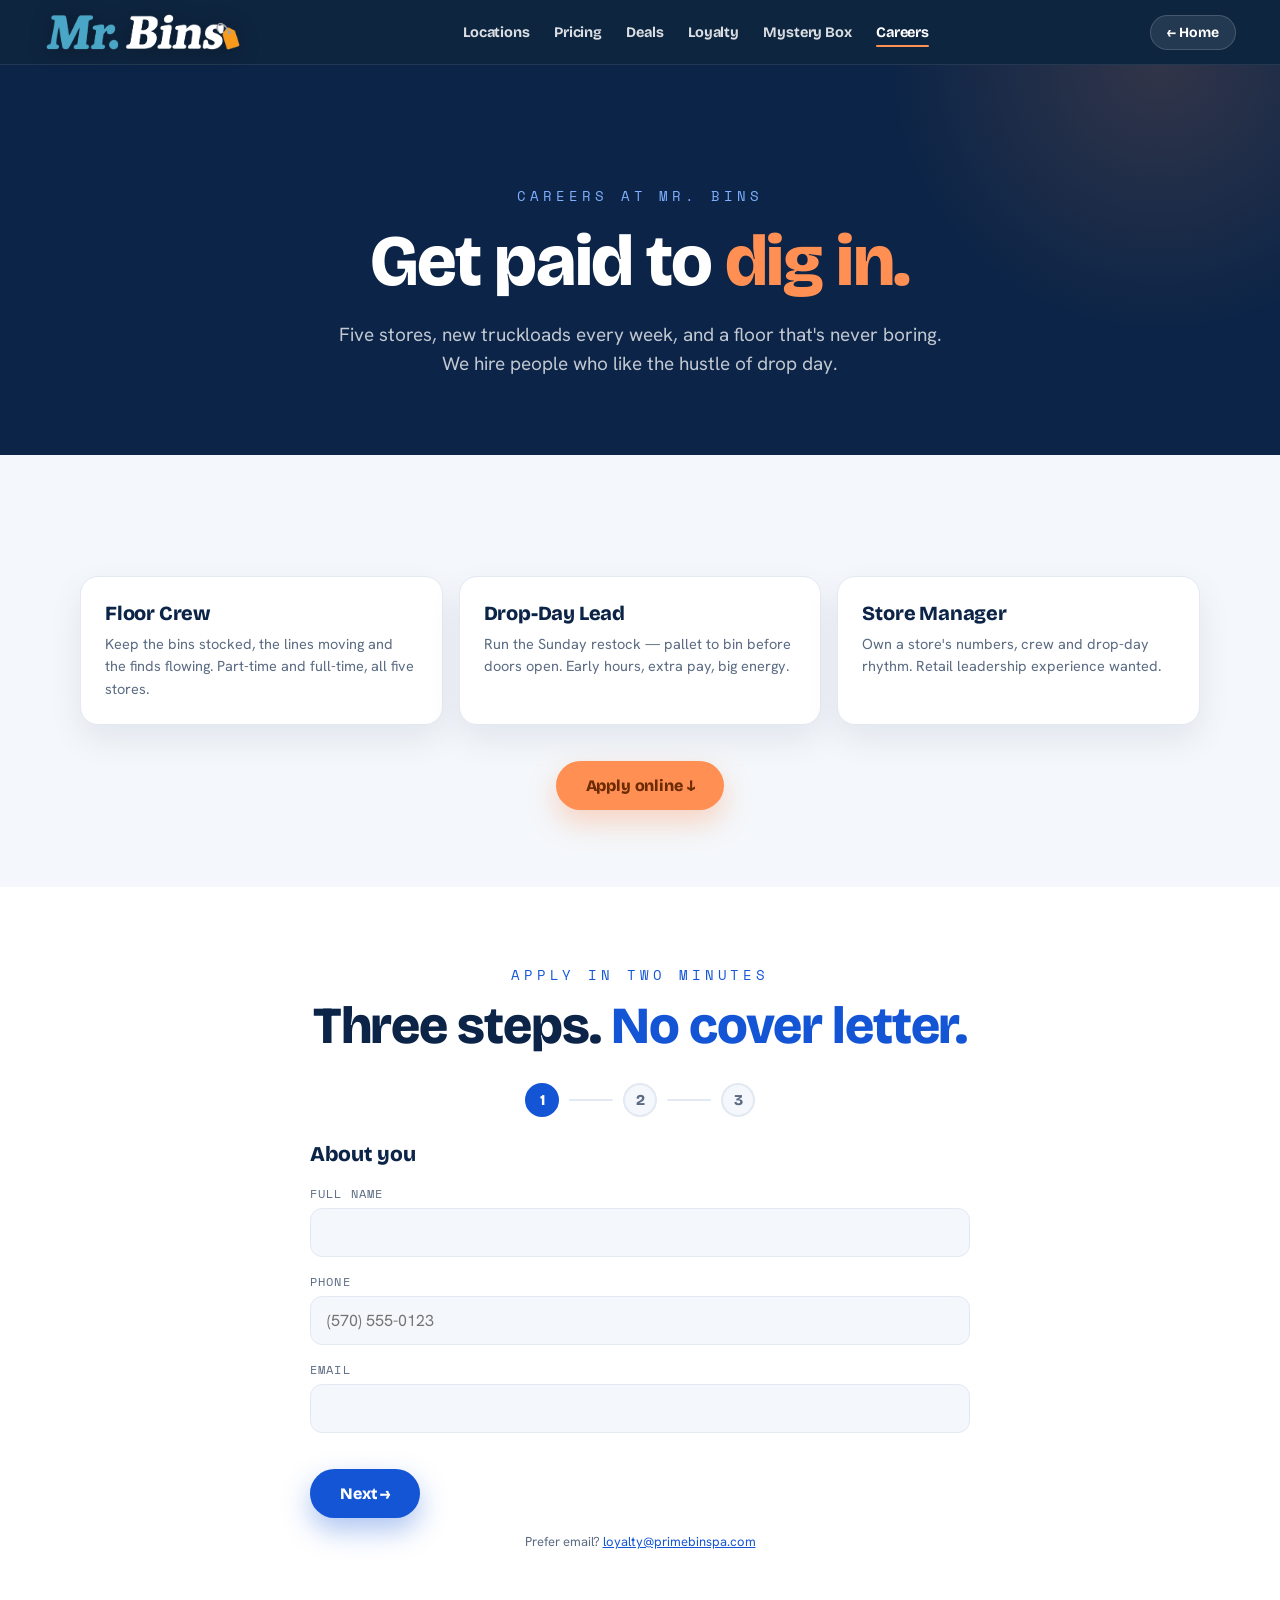
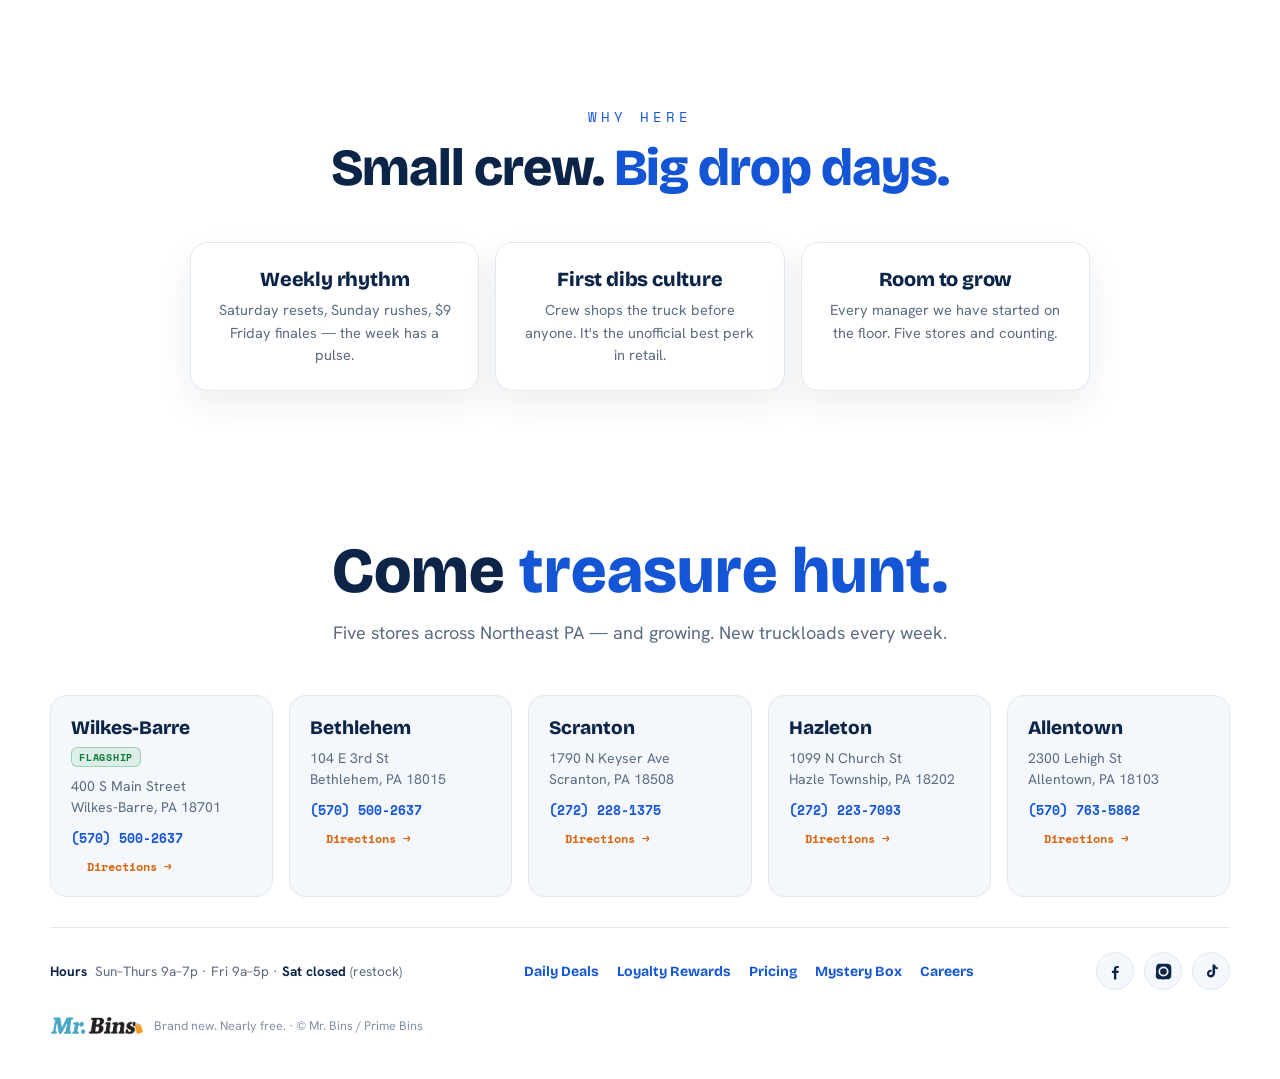
==== commit 28846a35: "Mobile neatness pass - Header slimmed to a clean wordmark bar (removed the live-video thumbnail that" ====
--- a/careers.html
+++ b/careers.html
@@ -44,9 +44,6 @@
     <header class="bar">
       <div class="row">
         <a class="brand" href="index.html" aria-label="Mr. Bins home">
-          <video class="brandlive" autoplay muted loop playsinline poster="mrbins-navbin-navy.jpg" aria-hidden="true">
-            <source src="mrbins-navbin-navy.mp4" type="video/mp4" />
-          </video>
           <img class="brandlogo" src="mrbins-logo-dark.png" alt="Mr. Bins" />
         </a>
         <nav class="tabs">
--- a/site.css
+++ b/site.css
@@ -44,7 +44,7 @@
   left: 0;
   right: 0;
   z-index: 80;
-  background: #10263e;
+  background: #0e2540; /* exact match to the live-logo clip so it melts in */
   border-bottom: 1px solid rgba(255, 255, 255, 0.09);
 }
 .bar .row {
@@ -62,13 +62,7 @@
   text-decoration: none;
 }
 .brand .brandlive {
-  height: 84px;
-  width: auto;
-  object-fit: cover;
-  border-radius: 12px;
-  display: block;
-  background: #10263e;
-  margin: 2px 0;
+  display: none;
 }
 .brand .brandlogo {
   height: 40px;
@@ -724,3 +718,36 @@
     grid-template-columns: 1fr;
   }
 }
+
+@media (max-width: 767px) {
+  .homebtn {
+    padding: 12px 18px;
+  }
+  .psec .sub a,
+  .paynote a,
+  p a {
+    display: inline-block;
+    padding: 10px 2px;
+    margin: -8px 0;
+  }
+  .fnav a,
+  .loc .tel,
+  .loc .dir {
+    display: inline-block;
+    padding: 12px 6px;
+    margin: -6px 0;
+  }
+  .fnav {
+    gap: 6px 14px;
+  }
+  .btn {
+    width: 100%;
+    justify-content: center;
+  }
+  .btnrow {
+    flex-direction: column;
+  }
+  .phero h1 {
+    font-size: clamp(34px, 10vw, 44px);
+  }
+}
